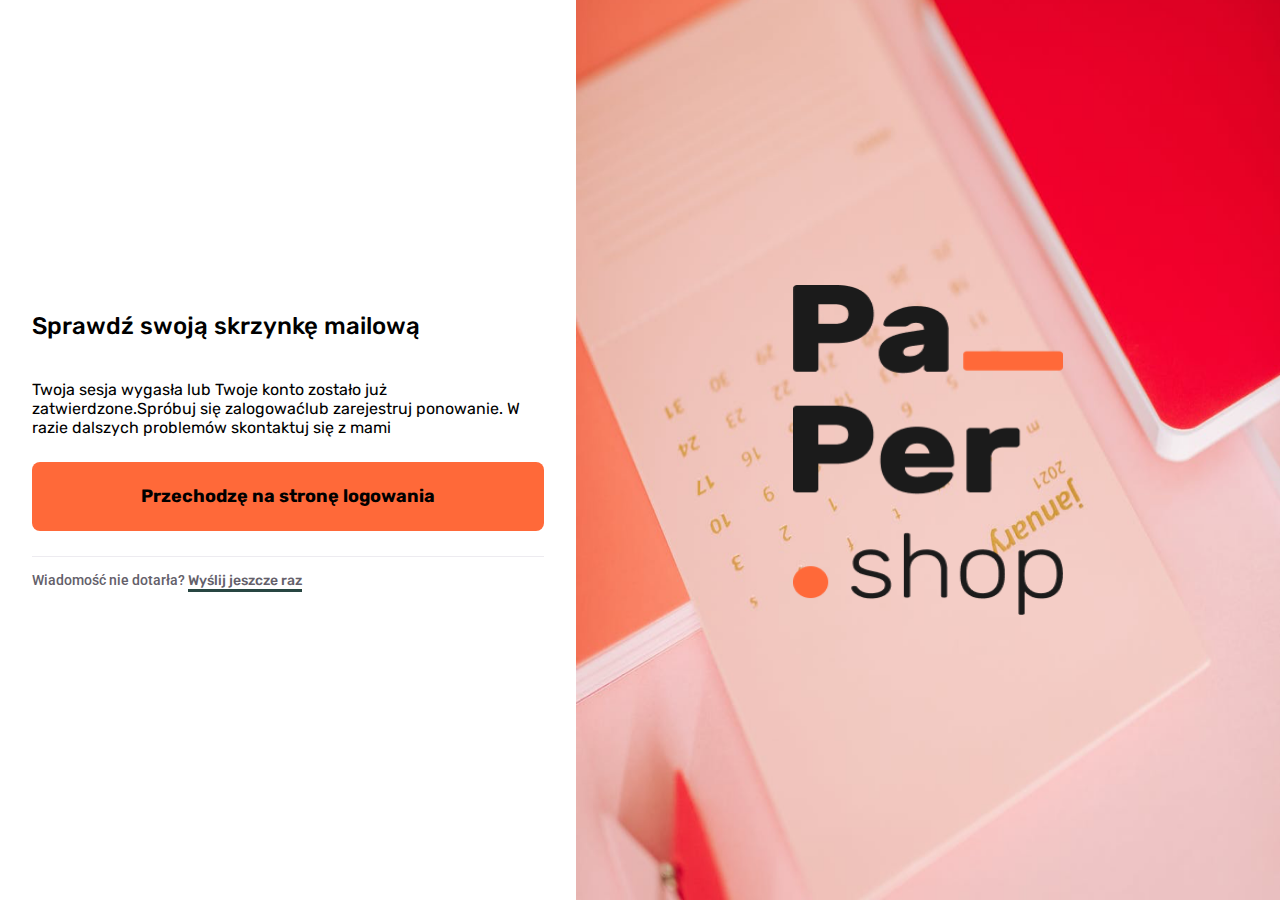
==== confirm.html @ 6ded7ea3 "changes" ====
<!DOCTYPE html>
<html lang="en">
  <head>
    <meta charset="UTF-8" />
    <meta name="viewport" content="width=device-width, initial-scale=1.0" />
    <link rel="stylesheet" type="text/css" href="global.css" />
    <link rel="stylesheet" type="text/css" href="confirm.css" />
    <link rel="icon" href="favicon.ico" type="image/x-icon" />
    <title>password-recowery</title>
  </head>
  <body>
    <div class="main-container">
        <div class="right-section">
            <img src="./images/image 67.png" alt="background" />
            <img src="./images/Group 5278.png" alt="pa_per.shop" />
        </div>
        <div class="left-section">
            <div class="left-container">
                <div>Sprawdź swoją skrzynkę mailową</div>
                <p class="subtitle">Twoja sesja wygasła lub Twoje konto zostało już zatwierdzone.Spróbuj się zalogowaćlub zarejestruj ponowanie. W razie dalszych problemów skontaktuj się z mami</p>
                <div class="register-button">
                    <button>Przechodzę na stronę logowania <a href="http://127.0.0.1:5500/login.html"></a></button>
                  </div>
                  <div class="divider"></div>
                  <div class="log-in">
                    Wiadomość nie dotarła?
                    <a href="#">Wyślij jeszcze raz</a>
                  </div>
            </div>
        </div>
    </div>

  </body>
</html>
---- global.css ----
@import url("https://fonts.googleapis.com/css2?family=Roboto:wght@500&family=Rubik:wght@400;500;700&display=swap");

button {
  cursor: pointer;
}
* {
  box-sizing: border-box;
  margin: 0;
  font-family: Rubik, sans-serif;
}
::-webkit-scrollbar {
  width: 6px;
  background-color: blue;
}
::-webkit-scrollbar-thumb {
  border-radius: 6px;
  background-color: #ff6939;
}

.main-container {
    max-width: 1920px;
    height: auto;
    display: flex;
    flex-direction: row-reverse;
    justify-content: space-between;
  }
  .right-section {
    width: 100%;
    max-width: 55%;
    height: 100vh;
    display: flex;
    justify-content: center;
    align-items: center;
    flex-direction: column;
  }
  .left-section {
    display: flex;
    flex-direction: column;
    justify-content: center;
    width: 45%;
    padding: 15px 32px;
    height: 100vh;

  }

  .validationError{
    display: none;
    font-size: 10px;
    margin-top: 10px;
    color:#ce0737 ;
  }
  .socia-media button {
    background-color: #fff;
    font-size: 14px;
    font-weight: 500;
    border: 2px solid #284642;
    padding: 0px;
    border-radius: 7px;
    width: 100%;
    height: 50px;
    display: flex;
    justify-content: center;
    align-items: center;
  }

  .socia-media > div > button > img {
    margin-right: 20px;
  }
  input {
    font-size: 23px;
    margin-bottom: 10px;
    width: 100%;
    height: 66px;
    border: 2px solid #edebf0;
    border-radius: 7px;
    display: flex;
  }
  input::placeholder {
    padding-left: 20px;
    font-size: 23px;
    color: #190f27;
  }
  label {
    color: #64606a;
    size: 10px;
    position: relative;
    top: 9px;
    left: 15px;
    padding: 0px 7px;
    background-color: white;
  }

  .register-button > button {
    margin: 25px 0px 25px 0px;
    width: 100%;
    height: 69px;
    background-color: #ff6939;
    border-radius: 8px;
    text-align: center;
    line-height: 30px;
    border: none;
    font-weight: 700;
    font-size: 18px;
  }
---- confirm.css ----
.right-section img:first-child {
  height: 100%;
  width: 100%;
}

.right-section img:nth-child(2) {
  position: absolute;
  width: 269.94px;
  height: 330.74px;
}

.left-container > div:first-child {
  margin-bottom: 40px;
  font-weight: 500;
  font-size: 24px;
  line-height: 28px;
}
.divider {
  display: flex;
  align-items: center;
}

.divider::before,
.divider::after {
  content: "";
  flex-grow: 1;
  height: 1px;
  background-color: #edebf0;
}

.log-in {
  margin-top: 15px;
  font-family: Roboto;
  font-size: 14px;
  font-weight: 500;
  color: #64606a;
}

.log-in > a {
  border-bottom: 3px solid #284642;
  text-decoration: none;
  color: #64606a;
}
@media only screen and (max-width: 785px) {
  .main-container {
    display: flex;
    flex-direction: column;
  }
  .right-section {
    width: 100%;
    max-width: 100%;
    height: 50vh;
    display: flex;
    align-items: flex-start;
    justify-content: flex-start;
  }
  .right-section img:nth-child(2) {
    margin: 10%;
    width: 200px;
    height: 260px;
  }
  .left-section {
    display: flex;
    justify-content: flex-start;
    width: 100%;
    padding: 45px 32px;
  }
}

@media only screen and (max-width: 555px) {
  .right-section {
    height: 40vh;
  }
}
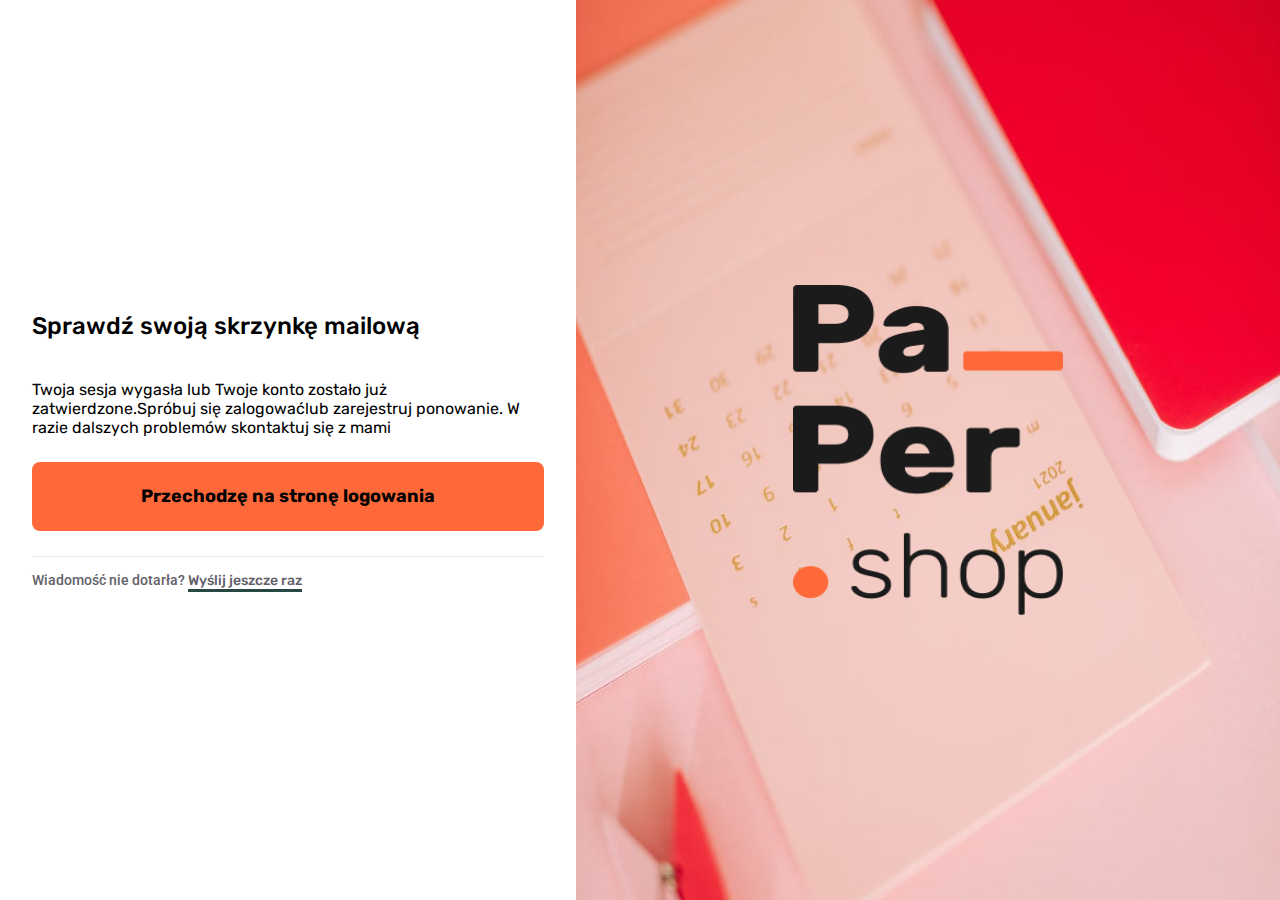
==== commit 2e1ede25: "changes" ====
--- a/confirm.html
+++ b/confirm.html
@@ -3,8 +3,8 @@
   <head>
     <meta charset="UTF-8" />
     <meta name="viewport" content="width=device-width, initial-scale=1.0" />
-    <link rel="stylesheet" type="text/css" href="global.css" />
-    <link rel="stylesheet" type="text/css" href="confirm.css" />
+    <link rel="stylesheet" type="text/css" href="style/global.css" />
+    <link rel="stylesheet" type="text/css" href="style/confirm.css" />
     <link rel="icon" href="favicon.ico" type="image/x-icon" />
     <title>password-recowery</title>
   </head>
--- a/style/global.css
+++ b/style/global.css
@@ -0,0 +1,116 @@
+@import url("https://fonts.googleapis.com/css2?family=Roboto:wght@500&family=Rubik:wght@400;500;700&display=swap");
+
+button {
+  cursor: pointer;
+}
+* {
+  box-sizing: border-box;
+  margin: 0;
+  font-family: Rubik, sans-serif;
+}
+::-webkit-scrollbar {
+  width: 6px;
+  background-color: blue;
+}
+::-webkit-scrollbar-thumb {
+  border-radius: 6px;
+  background-color: #ff6939;
+}
+
+.main-container {
+  max-width: 1920px;
+  height: auto;
+  display: flex;
+  flex-direction: row-reverse;
+  justify-content: space-between;
+}
+.right-section {
+  width: 100%;
+  max-width: 55%;
+  height: 100vh;
+  display: flex;
+  justify-content: center;
+  align-items: center;
+  flex-direction: column;
+}
+.left-section {
+  display: flex;
+  flex-direction: column;
+  justify-content: center;
+  width: 45%;
+  padding: 15px 32px;
+  height: 100vh;
+}
+
+.validationError {
+  display: none;
+  font-size: 10px;
+  margin-top: 10px;
+  color: #ce0737;
+}
+.socia-media button {
+  background-color: #fff;
+  font-size: 14px;
+  font-weight: 500;
+  border: 2px solid #284642;
+  padding: 0px;
+  border-radius: 7px;
+  width: 100%;
+  height: 50px;
+  display: flex;
+  justify-content: center;
+  align-items: center;
+}
+
+.socia-media > div > button > img {
+  margin-right: 20px;
+}
+input {
+  padding-left: 20px;
+  font-size: 23px;
+  margin-bottom: 10px;
+  width: 100%;
+  height: 66px;
+  border: 2px solid #edebf0;
+  border-radius: 7px;
+  display: flex;
+}
+input::placeholder {
+  font-size: 23px;
+}
+label {
+  color: #64606a;
+  size: 10px;
+  position: relative;
+  top: 9px;
+  left: 15px;
+  padding: 0px 7px;
+  background-color: white;
+}
+
+.register-button > button {
+  margin: 25px 0px 25px 0px;
+  width: 100%;
+  height: 69px;
+  background-color: #ff6939;
+  border-radius: 8px;
+  text-align: center;
+  line-height: 30px;
+  border: none;
+  font-weight: 700;
+  font-size: 18px;
+}
+
+.visible {
+  display: block;
+}
+.show {
+  opacity: 1;
+}
+.show a {
+  display: inline;
+}
+
+.error {
+  border: 1px solid red;
+}--- a/style/confirm.css
+++ b/style/confirm.css
@@ -0,0 +1,74 @@
+.right-section img:first-child {
+  height: 100%;
+  width: 100%;
+}
+
+.right-section img:nth-child(2) {
+  position: absolute;
+  width: 269.94px;
+  height: 330.74px;
+}
+
+.left-container > div:first-child {
+  margin-bottom: 40px;
+  font-weight: 500;
+  font-size: 24px;
+  line-height: 28px;
+}
+.divider {
+  display: flex;
+  align-items: center;
+}
+
+.divider::before,
+.divider::after {
+  content: "";
+  flex-grow: 1;
+  height: 1px;
+  background-color: #edebf0;
+}
+
+.log-in {
+  margin-top: 15px;
+  font-family: Roboto;
+  font-size: 14px;
+  font-weight: 500;
+  color: #64606a;
+}
+
+.log-in > a {
+  border-bottom: 3px solid #284642;
+  text-decoration: none;
+  color: #64606a;
+}
+@media only screen and (max-width: 785px) {
+  .main-container {
+    display: flex;
+    flex-direction: column;
+  }
+  .right-section {
+    width: 100%;
+    max-width: 100%;
+    height: 50vh;
+    display: flex;
+    align-items: flex-start;
+    justify-content: flex-start;
+  }
+  .right-section img:nth-child(2) {
+    margin: 10%;
+    width: 200px;
+    height: 260px;
+  }
+  .left-section {
+    display: flex;
+    justify-content: flex-start;
+    width: 100%;
+    padding: 45px 32px;
+  }
+}
+
+@media only screen and (max-width: 555px) {
+  .right-section {
+    height: 40vh;
+  }
+}
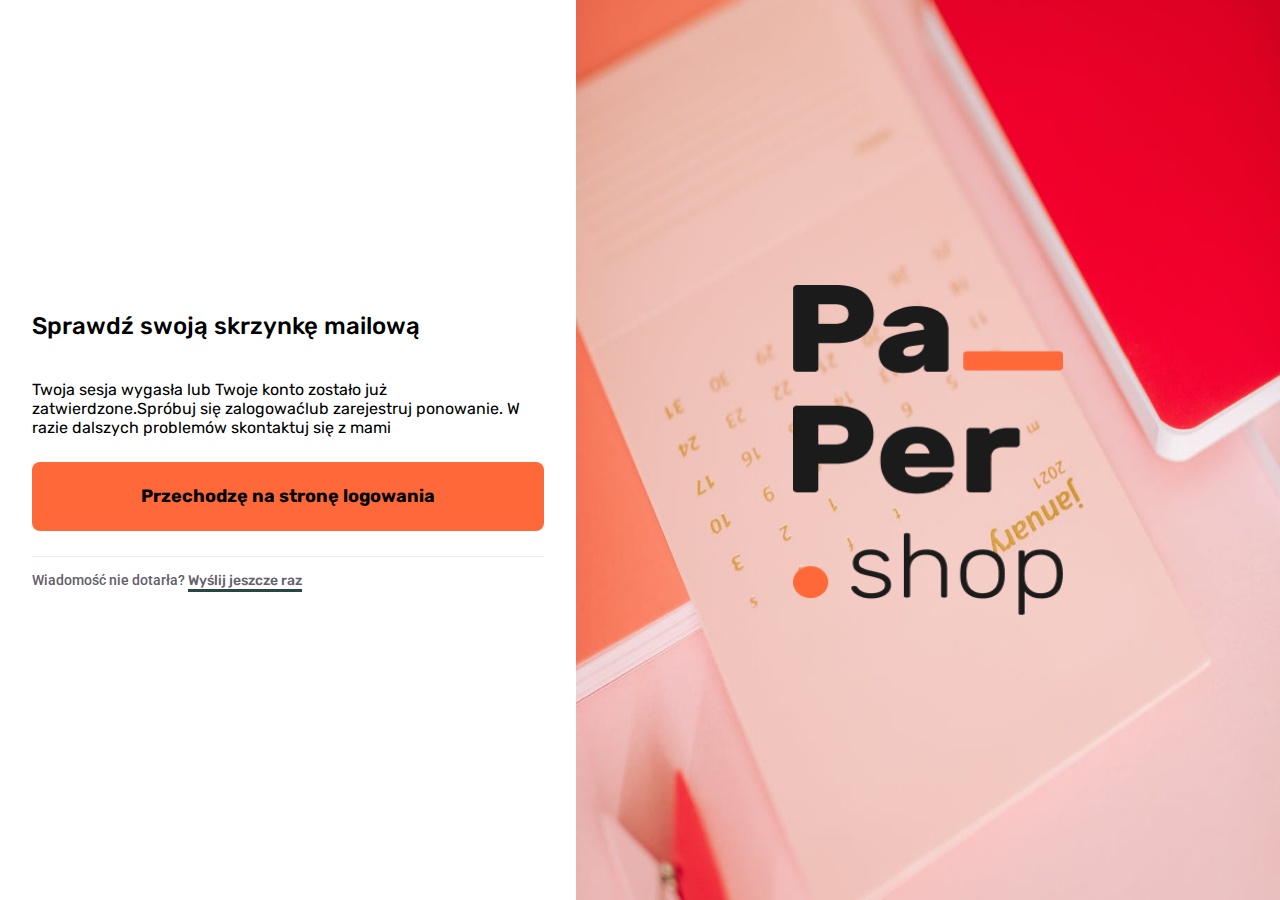
==== commit 630f76b8: "changes" ====
--- a/confirm.html
+++ b/confirm.html
@@ -10,25 +10,29 @@
   </head>
   <body>
     <div class="main-container">
-        <div class="right-section">
-            <img src="./images/image 67.png" alt="background" />
-            <img src="./images/Group 5278.png" alt="pa_per.shop" />
+      <div class="right-section">
+        <img src="./images/image 67.png" alt="background" />
+        <img src="./images/Group 5278.png" alt="pa_per.shop" />
+      </div>
+      <div class="left-section">
+        <div class="left-container">
+          <div>Sprawdź swoją skrzynkę mailową</div>
+          <p class="subtitle">
+            Twoja sesja wygasła lub Twoje konto zostało już zatwierdzone.Spróbuj
+            się zalogowaćlub zarejestruj ponowanie. W razie dalszych problemów
+            skontaktuj się z mami
+          </p>
+          <div class="register-button">
+            <a href="login.html"><button class="submit">Przechodzę na stronę logowania</button></a>
+          </div>
+          <div class="divider"></div>
+          <div class="log-in">
+            Wiadomość nie dotarła?
+            <a href="#">Wyślij jeszcze raz</a>
+          </div>
         </div>
-        <div class="left-section">
-            <div class="left-container">
-                <div>Sprawdź swoją skrzynkę mailową</div>
-                <p class="subtitle">Twoja sesja wygasła lub Twoje konto zostało już zatwierdzone.Spróbuj się zalogowaćlub zarejestruj ponowanie. W razie dalszych problemów skontaktuj się z mami</p>
-                <div class="register-button">
-                    <button>Przechodzę na stronę logowania <a href="http://127.0.0.1:5500/login.html"></a></button>
-                  </div>
-                  <div class="divider"></div>
-                  <div class="log-in">
-                    Wiadomość nie dotarła?
-                    <a href="#">Wyślij jeszcze raz</a>
-                  </div>
-            </div>
-        </div>
+      </div>
     </div>
-
+    <script src="confirm.js"></script>
   </body>
 </html>
--- a/style/global.css
+++ b/style/global.css
@@ -33,6 +33,7 @@
   align-items: center;
   flex-direction: column;
 }
+
 .left-section {
   display: flex;
   flex-direction: column;
--- a/style/confirm.css
+++ b/style/confirm.css
@@ -26,6 +26,18 @@
   flex-grow: 1;
   height: 1px;
   background-color: #edebf0;
+}
+.register-button > a >button {
+  margin: 25px 0px 25px 0px;
+  width: 100%;
+  height: 69px;
+  background-color: #ff6939;
+  border-radius: 8px;
+  text-align: center;
+  line-height: 30px;
+  border: none;
+  font-weight: 700;
+  font-size: 18px;
 }
 
 .log-in {
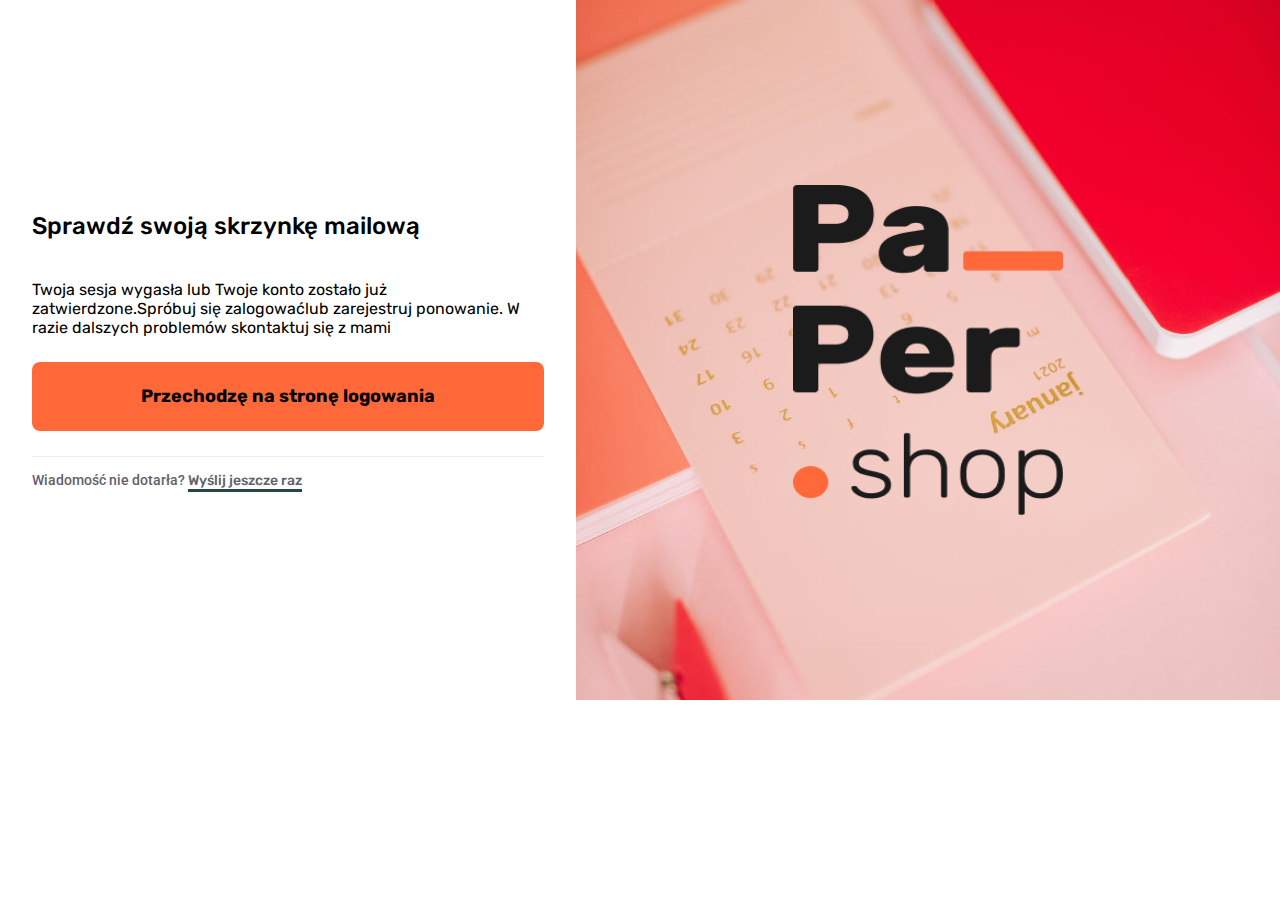
==== commit f65ff9db: "6.WIDGETS TEST" ====
--- a/confirm.html
+++ b/confirm.html
@@ -33,6 +33,9 @@
         </div>
       </div>
     </div>
+    <div id="popup" class="popup">
+      <span class="loader"></span>
+    </div>
     <script src="confirm.js"></script>
   </body>
 </html>
--- a/style/global.css
+++ b/style/global.css
@@ -27,11 +27,12 @@
 .right-section {
   width: 100%;
   max-width: 55%;
-  height: 100vh;
+  /* height: 100vh; */
   display: flex;
   justify-content: center;
   align-items: center;
   flex-direction: column;
+  min-width: 250px;
 }
 
 .left-section {
@@ -40,7 +41,11 @@
   justify-content: center;
   width: 45%;
   padding: 15px 32px;
-  height: 100vh;
+  /* height: 100vh; */
+  min-width: 250px;
+}
+.left-container {
+  position: relative;
 }
 
 .validationError {
@@ -105,6 +110,168 @@
 .visible {
   display: block;
 }
+
+
+.error {
+  border: 1px solid red;
+}
+
+.tooltip {
+  position: relative;
+}
+
+.tooltip::before {
+  content: "";
+  position: absolute;
+  top: -5px;
+  left: 0;
+  opacity: 0;
+  transition: 0.3s;
+  border-right: 20px solid #ff6939;
+  border-bottom: 20px solid rgb(0, 0, 0, 0);
+  width: 0;
+  height: 0;
+}
+
+.tooltip::after {
+  content: "Opcja niedostępna";
+  position: absolute;
+  top: -45px;
+  left: -10px;
+  opacity: 0;
+  transition: 0.3s;
+  border-radius: 7px;
+  width: 150px;
+  height: 40px;
+  background-color: #ff6939;
+  line-height: 40px;
+  color: #190f27;
+  cursor: context-menu;
+}
+.tooltip:hover::after,
+.tooltip:hover::before {
+  opacity: 1;
+}
+.blur {
+  filter: blur(10px);
+  pointer-events: none;
+}
+
+.notification {
+  position: absolute;
+  left: 0;
+  right: 0;
+  top: -50px;
+  /* top: 0; */
+  opacity: 0;
+  transition: 0.3s ease-in-out;
+  border-top-right-radius: 7px;
+  border-bottom-right-radius: 7px;
+  width: 100%;
+  /* max-width: 528px; */
+  height: 40px;
+  background-color: #fff;
+  line-height: 40px;
+  text-align: center;
+  font-size: 14px;
+  font-weight: 500;
+
+}
+
+.notification a {
+  display: none;
+}
+
+.success {
+  background-color: #cfdbd9;
+  color: #284642;
+}
+.success::before {
+  content: "";
+  position: absolute;
+  left: -50px;
+  display: block;
+  width: 20%;
+  height: 40px;
+  background-color: #cfdbd9;
+}
+.format,
+.failed {
+  background-color: #f0eeed;
+  color: #ce0737;
+}
+.format::before,
+.failed::before {
+  content: "";
+  position: absolute;
+  left: -50px;
+  display: block;
+  width: 20%;
+  height: 40px;
+  background-color: #f0eeed;  
+}
+
+.popup {
+  position: fixed;
+  display: none;
+  top: 50%;
+  left: 50%;
+  transform: translate(-50%, -50%);
+  width: 200px;
+  height: 200px;
+}
+
+.showPopup {
+  display: flex;
+  justify-content: center;
+  align-items: center;
+}
+
+.loader {
+  /* display: block; */
+  position: relative;
+  animation: rotateX 1s infinite linear;
+  border: 10px solid #fff;
+  border-top-color: transparent;
+  border-right-color: transparent;
+  border-bottom-color: transparent;
+  border-radius: 50%;
+  width: 150px;
+  height: 150px;
+  background-color: transparent;
+}
+
+.loader::before {
+  content: "";
+  position: absolute;
+  top: 2px;
+  left: 2px;
+  right: 2px;
+  bottom: 2px;
+  animation: rotate 0.5s infinite linear reverse;
+  border: 10px solid #ff6939;
+  border-top-color: transparent;
+  border-right-color: transparent;
+  border-bottom-color: transparent;
+  border-radius: 50%;
+  background-color: transparent;
+}
+.loader::after {
+  content: "";
+  position: absolute;
+  top: 12px;
+  left: 12px;
+  right: 12px;
+  bottom: 12px;
+  animation: rotate 1s infinite linear;
+  border: 10px solid #fff;
+  border-top-color: transparent;
+  border-right-color: transparent;
+  border-bottom-color: transparent;
+  border-radius: 50%;
+  background-color: transparent;
+}
+
 .show {
   opacity: 1;
 }
@@ -112,6 +279,12 @@
   display: inline;
 }
 
-.error {
-  border: 1px solid red;
-}+
+@keyframes rotate {
+  from {
+    transform: rotateZ(0deg);
+  }
+  to {
+    transform: rotateZ(360deg);
+  }
+}
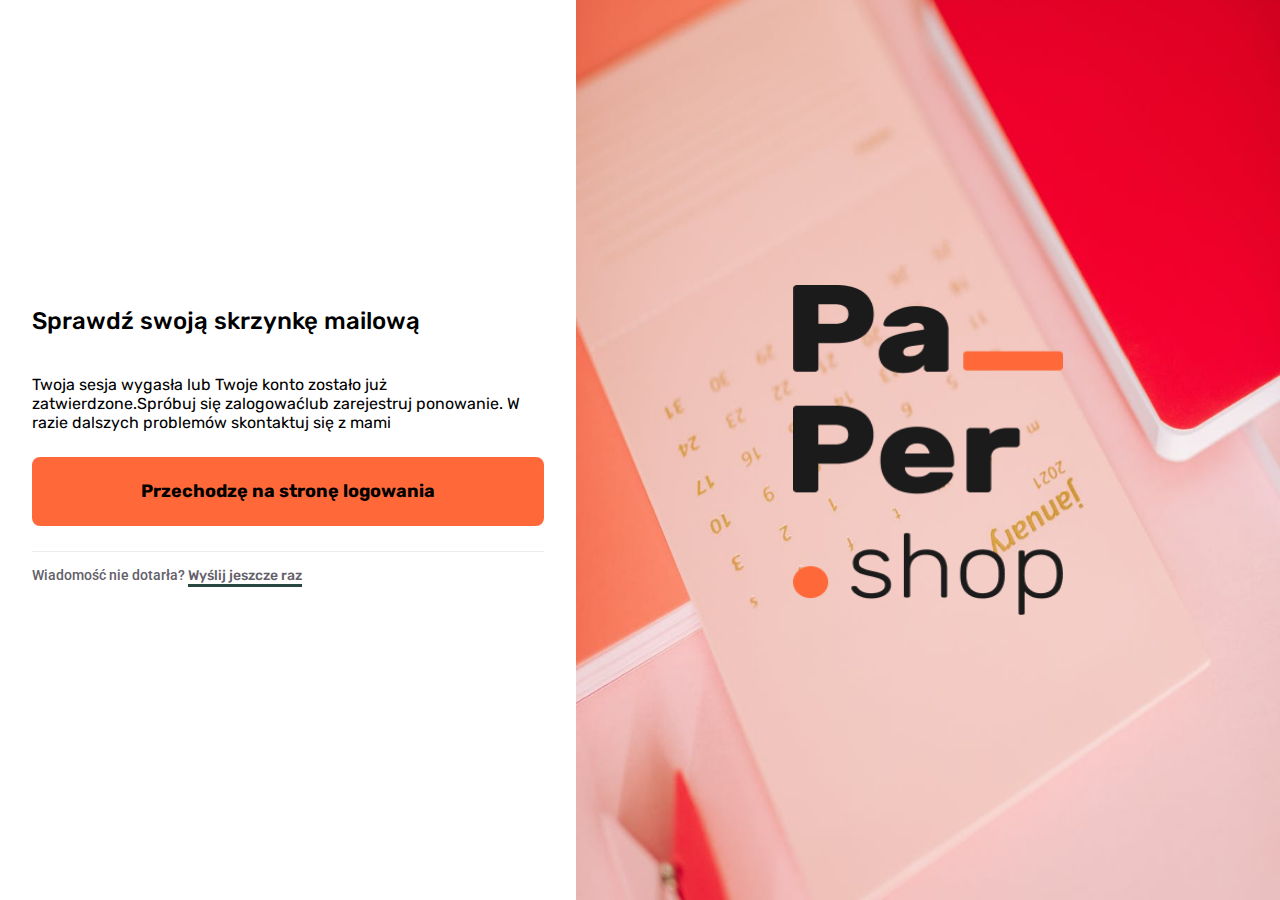
==== commit b3b8288d: "SEO after optimization1" ====
--- a/confirm.html
+++ b/confirm.html
@@ -3,6 +3,9 @@
   <head>
     <meta charset="UTF-8" />
     <meta name="viewport" content="width=device-width, initial-scale=1.0" />
+    <meta name="discription" content="Tutorial devstock" />
+    <meta name="keywords" content="project, html, tutorial, devstock" />
+    <title>confirm-registration</title>
     <link rel="stylesheet" type="text/css" href="style/global.css" />
     <link rel="stylesheet" type="text/css" href="style/confirm.css" />
     <link rel="icon" href="favicon.ico" type="image/x-icon" />
@@ -23,7 +26,9 @@
             skontaktuj się z mami
           </p>
           <div class="register-button">
-            <a href="login.html"><button class="submit">Przechodzę na stronę logowania</button></a>
+            <a href="login.html"
+              ><button class="submit">Przechodzę na stronę logowania</button></a
+            >
           </div>
           <div class="divider"></div>
           <div class="log-in">
--- a/style/global.css
+++ b/style/global.css
@@ -18,6 +18,8 @@
 }
 
 .main-container {
+  min-height: 100vh;
+  overflow: hidden;
   max-width: 1920px;
   height: auto;
   display: flex;
@@ -27,7 +29,6 @@
 .right-section {
   width: 100%;
   max-width: 55%;
-  /* height: 100vh; */
   display: flex;
   justify-content: center;
   align-items: center;
@@ -41,8 +42,9 @@
   justify-content: center;
   width: 45%;
   padding: 15px 32px;
-  /* height: 100vh; */
   min-width: 250px;
+  margin-top: 10px;
+  margin-bottom: 20px;
 }
 .left-container {
   position: relative;
@@ -111,7 +113,6 @@
   display: block;
 }
 
-
 .error {
   border: 1px solid red;
 }
@@ -162,20 +163,17 @@
   left: 0;
   right: 0;
   top: -50px;
-  /* top: 0; */
   opacity: 0;
   transition: 0.3s ease-in-out;
   border-top-right-radius: 7px;
   border-bottom-right-radius: 7px;
   width: 100%;
-  /* max-width: 528px; */
   height: 40px;
   background-color: #fff;
   line-height: 40px;
   text-align: center;
   font-size: 14px;
   font-weight: 500;
-
 }
 
 .notification a {
@@ -208,7 +206,7 @@
   display: block;
   width: 20%;
   height: 40px;
-  background-color: #f0eeed;  
+  background-color: #f0eeed;
 }
 
 .popup {
@@ -279,7 +277,6 @@
   display: inline;
 }
 
-
 @keyframes rotate {
   from {
     transform: rotateZ(0deg);
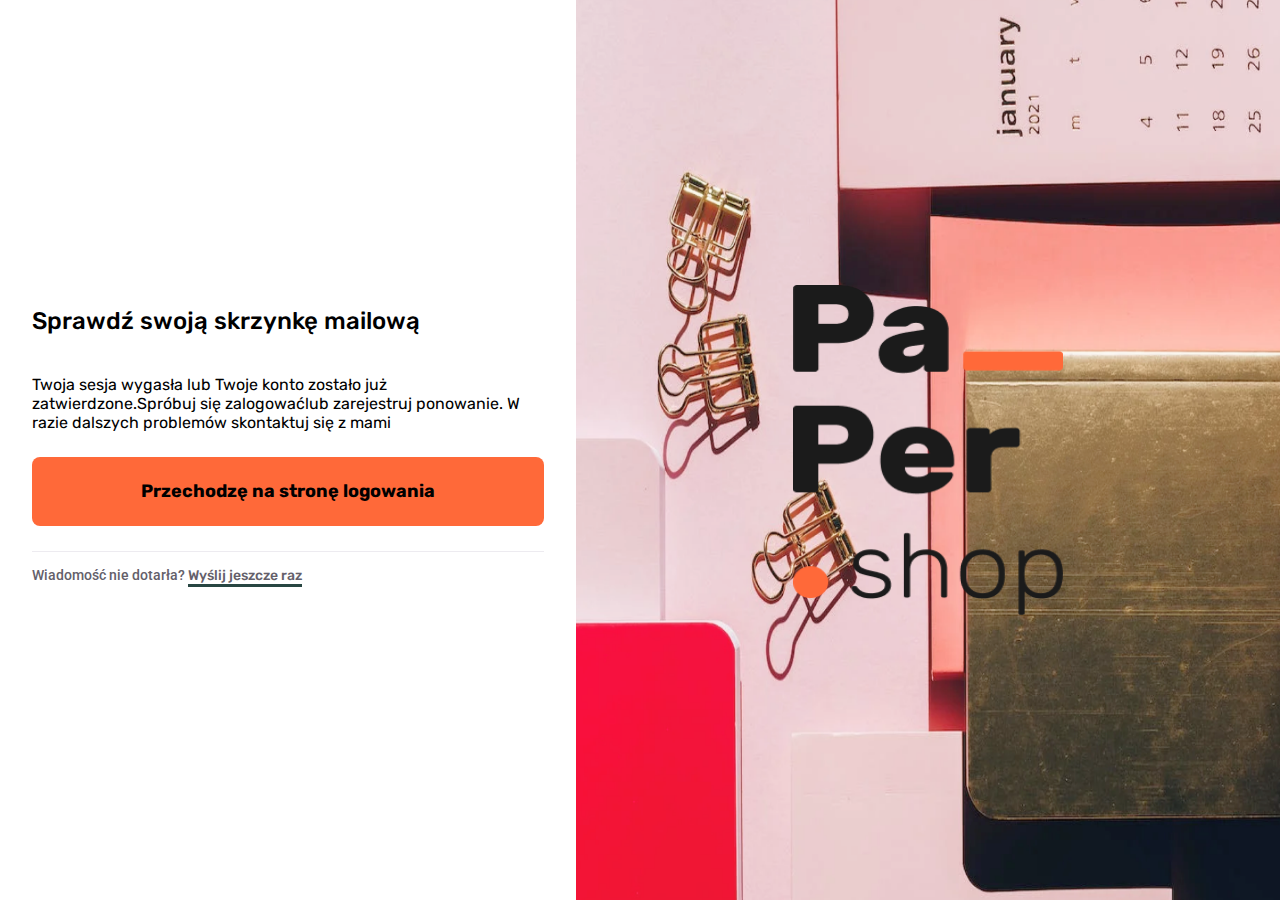
==== commit 91d6078f: "SEO-optimization-2" ====
--- a/confirm.html
+++ b/confirm.html
@@ -6,16 +6,16 @@
     <meta name="discription" content="Tutorial devstock" />
     <meta name="keywords" content="project, html, tutorial, devstock" />
     <title>confirm-registration</title>
+    <link rel="icon" type="image/x-icon" href="/images/webp/favicon.ico">
+
     <link rel="stylesheet" type="text/css" href="style/global.css" />
     <link rel="stylesheet" type="text/css" href="style/confirm.css" />
-    <link rel="icon" href="favicon.ico" type="image/x-icon" />
-    <title>password-recowery</title>
   </head>
   <body>
     <div class="main-container">
       <div class="right-section">
-        <img src="./images/image 67.png" alt="background" />
-        <img src="./images/Group 5278.png" alt="pa_per.shop" />
+        <img src="./images/webp/image69.webp" alt="background" />
+        <img src="./images/webp/paper.webp" alt="pa_per.shop" />
       </div>
       <div class="left-section">
         <div class="left-container">
